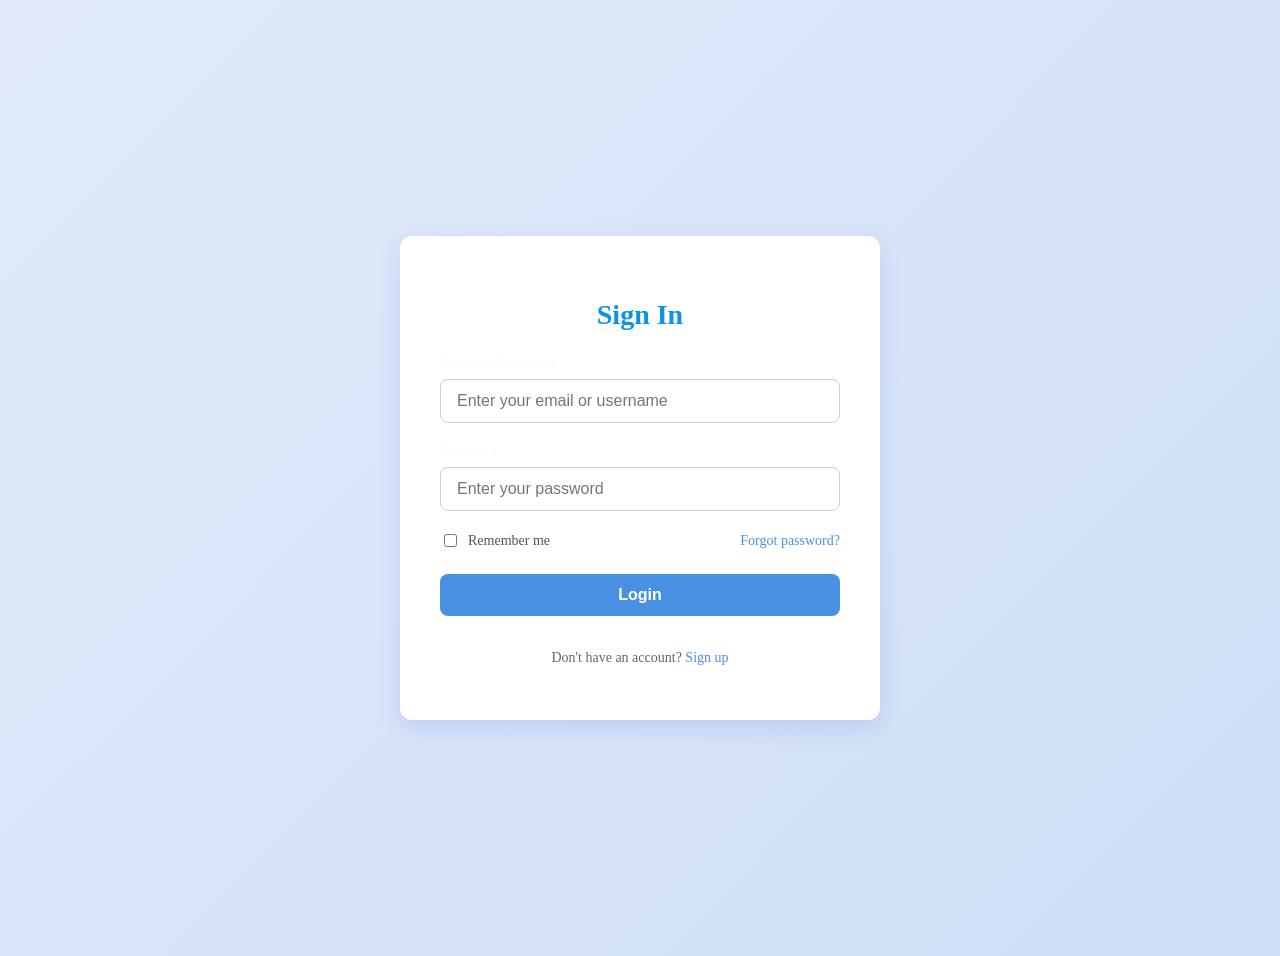
==== HTML/login.html @ 30be4bf2 "summary" ====
<!DOCTYPE html>
<html lang="en">
<head>
    <meta charset="UTF-8">
    <meta name="viewport" content="width=device-width, initial-scale=1.0">
    <title>Login Page</title>
    <link rel="stylesheet" href="../CSS/style.css">
</head>
<body>

    <div class="login-container">
        <h2>Sign In</h2>
        
        <form action="/login-endpoint" method="POST">
            
            <!-- Email/Username Field -->
            <div class="input-group">
                <label for="username">Email or Username</label>
                <input 
                    type="text" 
                    id="username" 
                    name="username" 
                    placeholder="Enter your email or username" 
                    autocomplete="username"
                    required>
            </div>

            <!-- Password Field -->
            <div class="input-group">
                <label for="password">Password</label>
                <input 
                    type="password" 
                    id="password" 
                    name="password" 
                    placeholder="Enter your password" 
                    autocomplete="current-password"
                    required>
            </div>

            <!-- Options (Remember Me & Forgot Password) -->
            <div class="form-options">
                <label class="remember-me">
                    <input type="checkbox" name="remember"> Remember me
                </label>
                <a href="#forgot" class="forgot-link">Forgot password?</a>
            </div>

            <!-- Submit Button -->
            <button type="submit" class="login-btn">Login</button>

            <!-- Sign Up Link -->
            <p class="signup-text">Don't have an account? <a href="sign up.html">Sign up</a></p>
        </form>
    </div>

</body>
</html>
---- CSS/style.css ----
/* Center the container vertically and horizontally on the viewport */
body {
    background: linear-gradient(135deg, #e0eafc, #cfdef3);
    min-height: 100vh;
    display: flex;
    justify-content: center;
    align-items: center;
    padding: 20px;
}

/* Style the login container card */
.login-container {
    background-color: #ffffff;
    padding: 40px;
    border-radius: 12px;
    box-shadow: 0 8px 24px rgba(3, 7, 237, 0.1);
    width: 100%;
    max-width: 400px;
}

/* Header style */
.login-container h2 {
    margin-bottom: 24px;
    color: #0a93e8fe;
    font-size: 28px;
    text-align: center;
}

/* Individual layout rows for the inputs */
.input-group {
    margin-bottom: 20px;
    display: flex;
    flex-direction: column;
}

/* Form element labels */
.input-group label {
    margin-bottom: 8px;
    color: #fffbfb;
    font-size: 14px;
    font-weight: 600;
}

/* Styled text and password input fields */
.input-group input {
    padding: 12px 16px;
    border: 1px solid #cccccc;
    border-radius: 8px;
    font-size: 16px;
    outline: none;
    transition: all 0.3s ease;
}

/* Interactive focus highlight for inputs */
.input-group input:focus {
    border-color: #4a90e2;
    box-shadow: 0 0 0 3px rgba(74, 144, 226, 0.2);
}

/* Row alignment for checkbox and forgot password link */
.form-options {
    display: flex;
    justify-content: space-between;
    align-items: center;
    margin-bottom: 24px;
    font-size: 14px;
}

/* Remember me wrapping label */
.remember-me {
    display: flex;
    align-items: center;
    gap: 8px;
    color: #555555;
    cursor: pointer;
}

/* Standard styling for anchor tags/links */
a {
    color: #4a90e2;
    text-decoration: none;
    transition: color 0.2s ease;
}

a:hover {
    color: #357abd;
    text-decoration: underline;
}

/* High-contrast submit button layout */
.login-btn {
    width: 100%;
    padding: 12px;
    background-color: #4a90e2;
    color: #ffffff;
    border: none;
    border-radius: 8px;
    font-size: 16px;
    font-weight: 600;
    cursor: pointer;
    transition: background-color 0.2s ease, transform 0.1s ease;
    margin-bottom: 20px;
}

.login-btn:hover {
    background-color: #357abd;
}

.login-btn:active {
    transform: scale(0.98);
}

/* Bottom footer signup link text placement */
.signup-text {
    text-align: center;
    font-size: 14px;
    color: #666666;
}
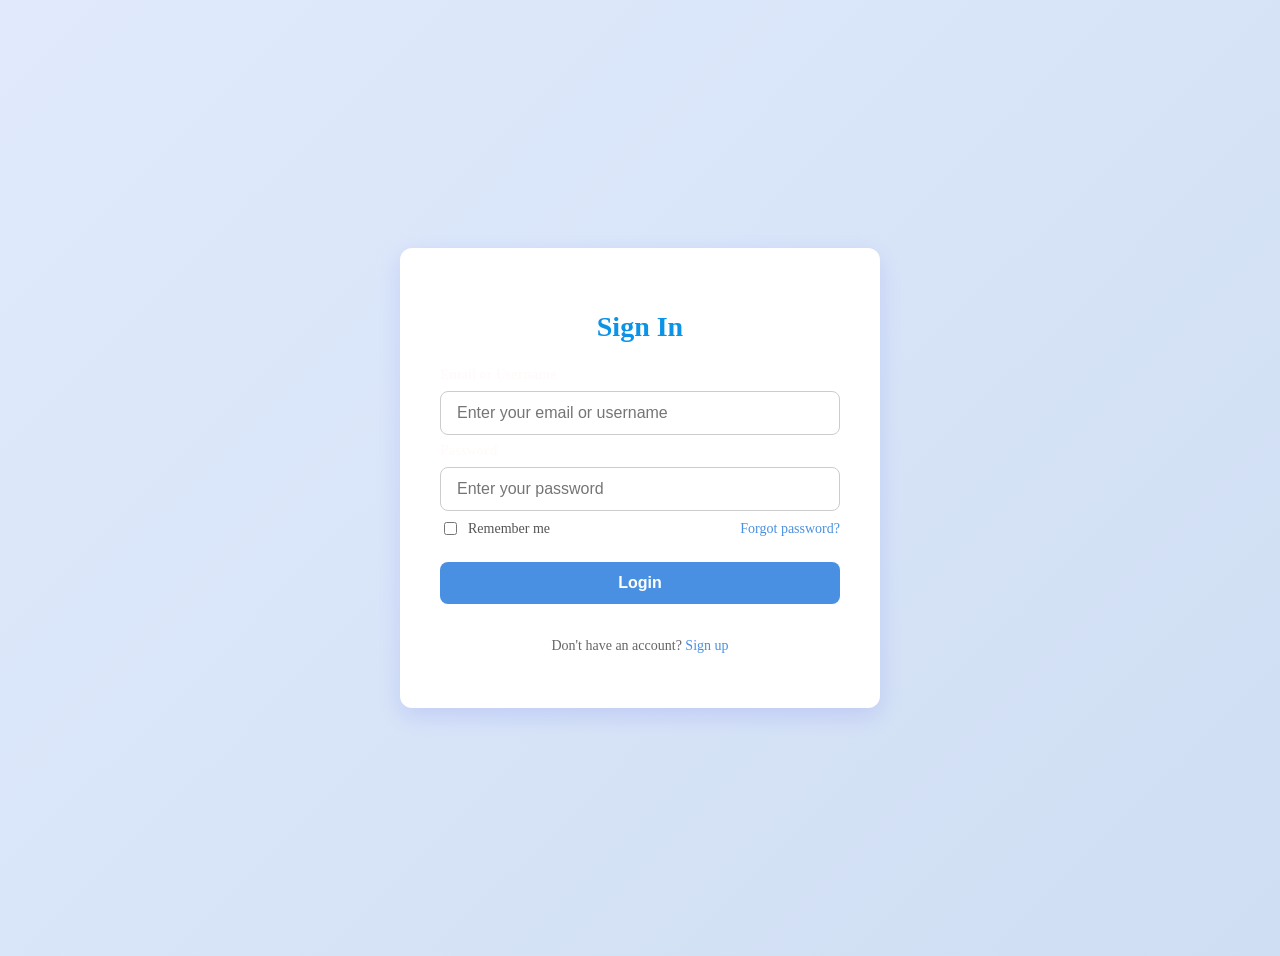
==== commit 624915be: "summary" ====
--- a/HTML/login.html
+++ b/HTML/login.html
@@ -11,7 +11,7 @@
     <div class="login-container">
         <h2>Sign In</h2>
         
-        <form action="/login-endpoint" method="POST">
+        <form  method="POST">
             
             <!-- Email/Username Field -->
             <div class="input-group">
@@ -46,7 +46,7 @@
             </div>
 
             <!-- Submit Button -->
-            <button type="submit" class="login-btn">Login</button>
+            <a href="Index.html"><button type="submit" class="login-btn">Login</button></a>
 
             <!-- Sign Up Link -->
             <p class="signup-text">Don't have an account? <a href="sign up.html">Sign up</a></p>
--- a/CSS/style.css
+++ b/CSS/style.css
@@ -30,7 +30,7 @@
 
 /* Individual layout rows for the inputs */
 .input-group {
-    margin-bottom: 20px;
+    margin-bottom: 8px;
     display: flex;
     flex-direction: column;
 }
